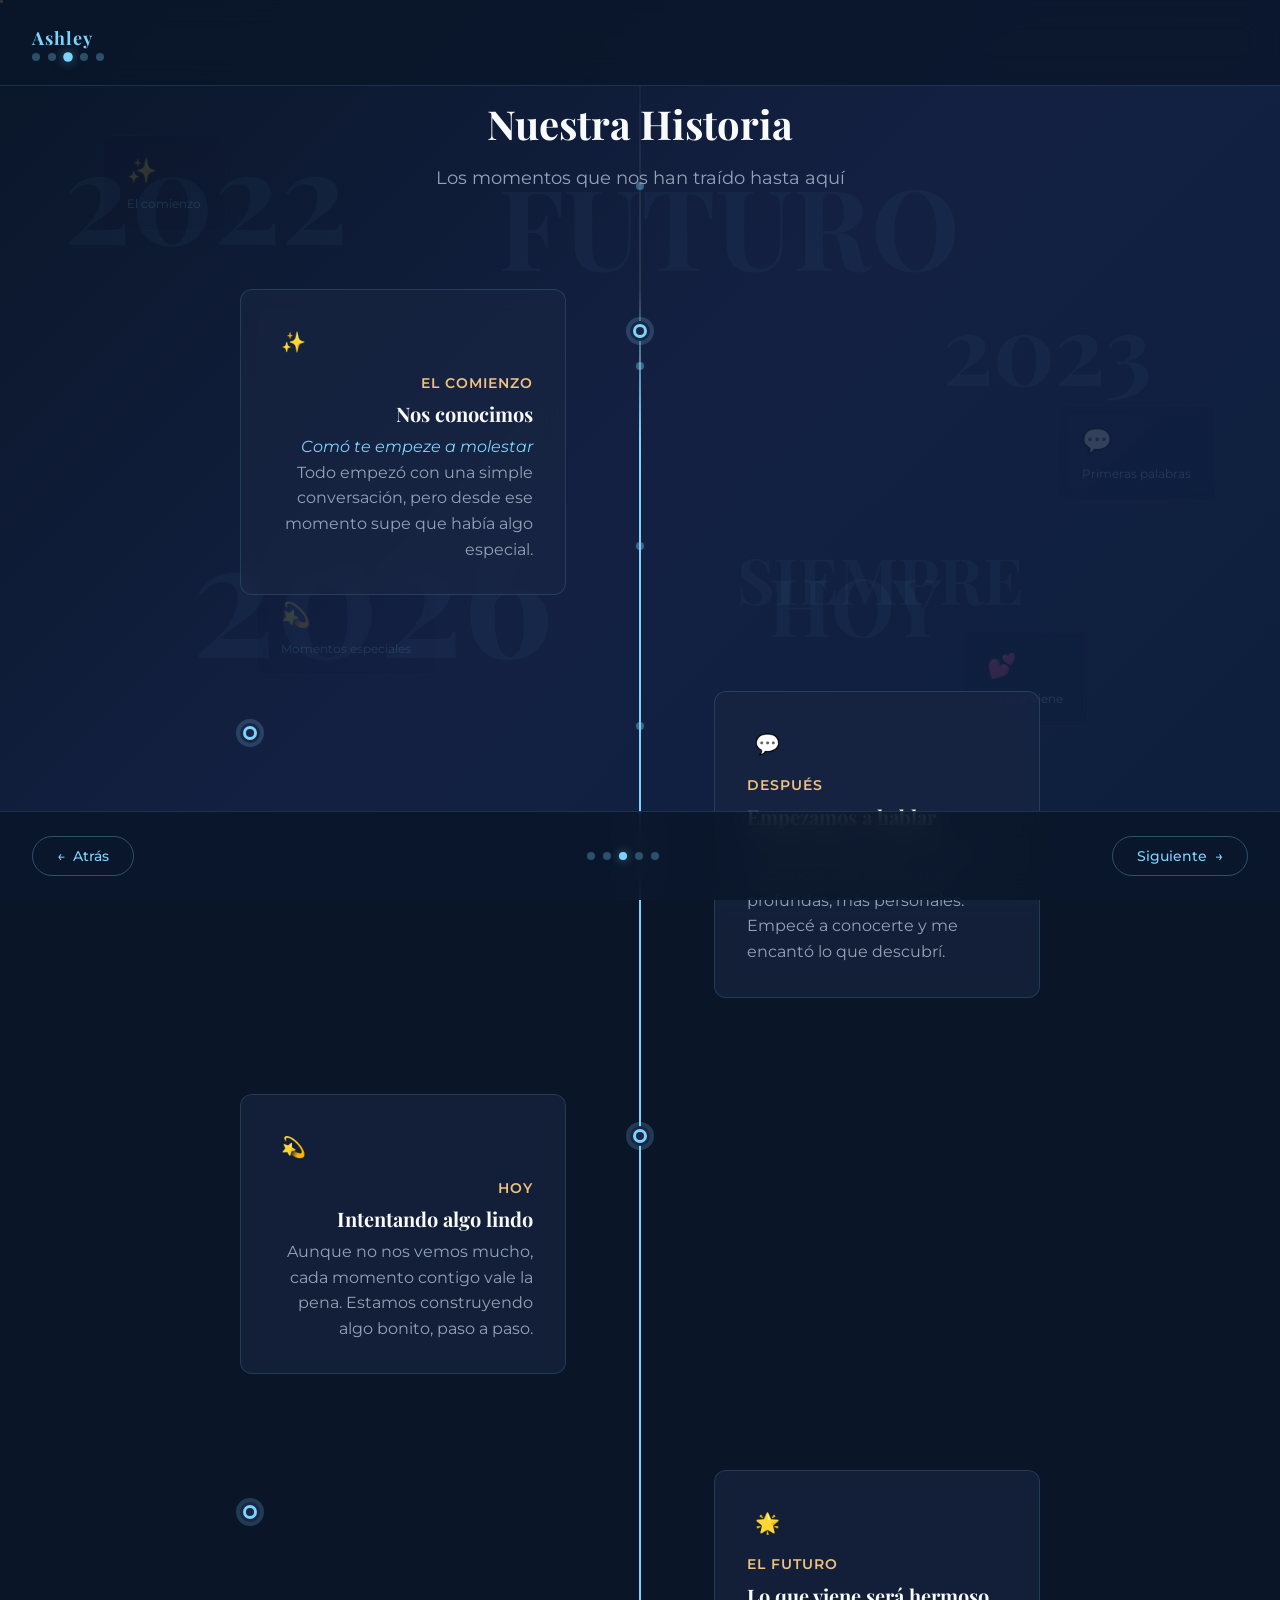
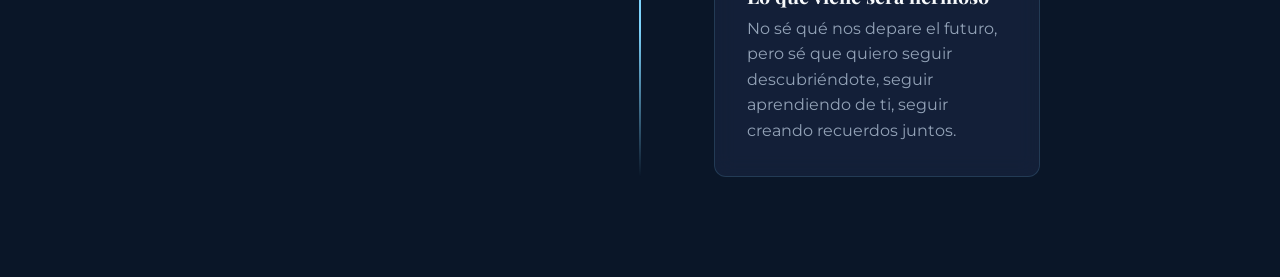
==== historia.html @ 28a75066 "Sitio web romántico para Ashley - 5 páginas con fondos animados" ====
<!DOCTYPE html>
<html lang="es">
<head>
  <meta charset="UTF-8">
  <meta name="viewport" content="width=device-width, initial-scale=1.0">
  <title>Nuestra Historia - Ashley 💙</title>
  <meta name="description" content="Nuestra historia juntos">
  
  <!-- Google Fonts -->
  <link rel="preconnect" href="https://fonts.googleapis.com">
  <link rel="preconnect" href="https://fonts.gstatic.com" crossorigin>
  <link href="https://fonts.googleapis.com/css2?family=Montserrat:wght@300;400;500;600;700&family=Playfair+Display:ital,wght@0,400;0,700;1,400;1,700&display=swap" rel="stylesheet">
  
  <!-- Styles -->
  <link rel="stylesheet" href="css/styles.css">
  <link rel="stylesheet" href="css/bg-timeline.css">
</head>
<body class="page-timeline">
  <!-- Floating Timeline Background -->
  <div class="timeline-bg">
    <div class="timeline-float-year">2022</div>
    <div class="timeline-float-year">2023</div>
    <div class="timeline-float-year">2026</div>
    <div class="timeline-float-year">HOY</div>
    <div class="timeline-float-year">FUTURO</div>
    <div class="timeline-float-year">SIEMPRE</div>
    <div class="timeline-moment">
      <div class="timeline-moment-icon">✨</div>
      <div class="timeline-moment-text">El comienzo</div>
    </div>
    <div class="timeline-moment">
      <div class="timeline-moment-icon">💬</div>
      <div class="timeline-moment-text">Primeras palabras</div>
    </div>
    <div class="timeline-moment">
      <div class="timeline-moment-icon">💫</div>
      <div class="timeline-moment-text">Momentos especiales</div>
    </div>
    <div class="timeline-moment">
      <div class="timeline-moment-icon">💕</div>
      <div class="timeline-moment-text">Lo que viene</div>
    </div>
    <div class="timeline-line"></div>
    <div class="timeline-dot"></div>
    <div class="timeline-dot"></div>
    <div class="timeline-dot"></div>
    <div class="timeline-dot"></div>
    <div class="timeline-particles">
      <div class="timeline-particle"></div>
      <div class="timeline-particle"></div>
      <div class="timeline-particle"></div>
      <div class="timeline-particle"></div>
      <div class="timeline-particle"></div>
      <div class="timeline-particle"></div>
      <div class="timeline-particle"></div>
    </div>
  </div>

  <!-- Particles Background (hidden on this page) -->
  <!-- <div id="particles-js"></div> -->

  <!-- Navigation -->
  <nav class="nav">
    <a href="index.html" class="nav-brand">Ashley</a>
    <div class="nav-progress">
      <a href="index.html" class="nav-dot"></a>
      <a href="carta.html" class="nav-dot"></a>
      <a href="historia.html" class="nav-dot active"></a>
      <a href="razones.html" class="nav-dot"></a>
      <a href="final.html" class="nav-dot"></a>
    </div>
  </nav>

  <!-- Timeline Section -->
  <section class="timeline">
    <div class="timeline-header">
      <h1 class="timeline-title">Nuestra Historia</h1>
      <p class="timeline-subtitle">Los momentos que nos han traído hasta aquí</p>
    </div>

    <div class="timeline-container">
      <!-- ============================================ -->
      <!-- PERSONALIZA TU HISTORIA AQUÍ                 -->
      <!-- Edita los eventos con tus momentos reales   -->
      <!-- ============================================ -->

      <!-- Evento 1 -->
      <div class="timeline-item">
        <div class="timeline-item-content">
          <div class="timeline-card">
            <span class="timeline-icon">✨</span>
            <span class="timeline-date">El comienzo</span>
            <h3 class="timeline-event-title">Nos conocimos</h3>
            <p class="timeline-event-desc">
              <span class="personalizable">Comó te empeze a molestar </span>
              Todo empezó con una simple conversación, pero 
              desde ese momento supe que había algo especial.
            </p>
          </div>
        </div>
        <div class="timeline-item-dot"></div>
        <div class="timeline-item-spacer"></div>
      </div>

      <!-- Evento 2 -->
      <div class="timeline-item">
        <div class="timeline-item-content">
          <div class="timeline-card">
            <span class="timeline-icon">💬</span>
            <span class="timeline-date">Después</span>
            <h3 class="timeline-event-title">Empezamos a hablar</h3>
            <p class="timeline-event-desc">
              Las conversaciones se fueron haciendo más largas, 
              más profundas, más personales. Empecé a conocerte 
              y me encantó lo que descubrí.
            </p>
          </div>
        </div>
        <div class="timeline-item-dot"></div>
        <div class="timeline-item-spacer"></div>
      </div>

      <!-- Evento 3 -->
      <div class="timeline-item">
        <div class="timeline-item-content">
          <div class="timeline-card">
            <span class="timeline-icon">💫</span>
            <span class="timeline-date">Hoy</span>
            <h3 class="timeline-event-title">Intentando algo lindo</h3>
            <p class="timeline-event-desc">
              Aunque no nos vemos mucho, cada momento contigo 
              vale la pena. Estamos construyendo algo bonito, 
              paso a paso.
            </p>
          </div>
        </div>
        <div class="timeline-item-dot"></div>
        <div class="timeline-item-spacer"></div>
      </div>

      <!-- Evento 4 -->
      <div class="timeline-item">
        <div class="timeline-item-content">
          <div class="timeline-card">
            <span class="timeline-icon">🌟</span>
            <span class="timeline-date">El futuro</span>
            <h3 class="timeline-event-title">Lo que viene será hermoso</h3>
            <p class="timeline-event-desc">
              No sé qué nos depare el futuro, pero sé que 
              quiero seguir descubriéndote, seguir aprendiendo 
              de ti, seguir creando recuerdos juntos.
            </p>
          </div>
        </div>
        <div class="timeline-item-dot"></div>
        <div class="timeline-item-spacer"></div>
      </div>

      <!-- ============================================ -->
      <!-- FIN DE LA PERSONALIZACIÓN                    -->
      <!-- ============================================ -->
    </div>

  </section>

  <!-- Page Navigation -->
  <div class="page-nav">
    <a href="carta.html" class="page-nav-btn">
      <span>←</span> Atrás
    </a>
    <div class="page-nav-center">
      <a href="index.html" class="page-nav-indicator"></a>
      <a href="carta.html" class="page-nav-indicator"></a>
      <a href="historia.html" class="page-nav-indicator active"></a>
      <a href="razones.html" class="page-nav-indicator"></a>
      <a href="final.html" class="page-nav-indicator"></a>
    </div>
    <a href="razones.html" class="page-nav-btn">
      Siguiente <span>→</span>
    </a>
  </div>

  <!-- Scripts -->
  <script src="js/timeline.js"></script>
  <script src="js/main.js"></script>
</body>
</html>
---- css/styles.css ----
/* ============================================
   STYLES - CSS Compilado para Ashley
   Paleta: Azul Marino + Celeste + Dorado
   ============================================ */

/* ============================================
   VARIABLES
   ============================================ */
:root {
  --azul-marino-oscuro: #0a1628;
  --azul-marino: #1a2744;
  --azul-marino-medio: #243352;
  --celeste: #7dd3fc;
  --celeste-claro: #bae6fd;
  --celeste-hover: #93e0fc;
  --dorado: #f0c27f;
  --dorado-claro: #f5d9a8;
  --blanco-hueso: #f8fafc;
  --texto-secundario: #94a3b8;
  --texto-deshabilitado: #64748b;
}

/* ============================================
   BASE
   ============================================ */
*, *::before, *::after {
  box-sizing: border-box;
  margin: 0;
  padding: 0;
}

html {
  scroll-behavior: smooth;
  font-size: 16px;
}

body {
  font-family: 'Montserrat', sans-serif;
  background: var(--azul-marino-oscuro);
  color: var(--blanco-hueso);
  line-height: 1.6;
  min-height: 100vh;
  overflow-x: hidden;
  -webkit-font-smoothing: antialiased;
  -moz-osx-font-smoothing: grayscale;
}

body::before {
  content: '';
  position: fixed;
  top: 0;
  left: 0;
  width: 100%;
  height: 100%;
  background: linear-gradient(135deg, var(--azul-marino-oscuro) 0%, var(--azul-marino) 100%);
  z-index: -1;
}

a {
  color: var(--celeste);
  text-decoration: none;
  transition: color 300ms ease;
}

a:hover {
  color: var(--dorado);
}

img {
  max-width: 100%;
  height: auto;
  display: block;
}

h1, h2, h3, h4, h5, h6 {
  font-family: 'Playfair Display', serif;
  font-weight: 700;
  line-height: 1.2;
  color: var(--blanco-hueso);
}

h1 { font-size: clamp(3rem, 8vw, 6rem); }
h2 { font-size: 2.5rem; }
h3 { font-size: 2rem; }
h4 { font-size: 1.5rem; }
h5 { font-size: 1.25rem; }
h6 { font-size: 1.125rem; }

p {
  margin-bottom: 1rem;
  color: var(--texto-secundario);
}

p:last-child {
  margin-bottom: 0;
}

.container {
  width: 100%;
  max-width: 1200px;
  margin: 0 auto;
  padding: 0 2rem;
}

.section {
  padding: 6rem 0;
  position: relative;
}

.text-center { text-align: center; }
.text-celeste { color: var(--celeste); }
.text-dorado { color: var(--dorado); }
.text-blanco { color: var(--blanco-hueso); }

.flex { display: flex; }
.flex-center {
  display: flex;
  align-items: center;
  justify-content: center;
}
.flex-column {
  display: flex;
  flex-direction: column;
}

/* Buttons */
.btn {
  display: inline-flex;
  align-items: center;
  justify-content: center;
  padding: 1rem 2rem;
  border: none;
  border-radius: 9999px;
  font-family: 'Montserrat', sans-serif;
  font-size: 1rem;
  font-weight: 600;
  cursor: pointer;
  transition: all 300ms ease;
  gap: 0.5rem;
}

.btn-primary {
  background: linear-gradient(135deg, var(--celeste) 0%, var(--celeste-claro) 100%);
  color: var(--azul-marino-oscuro);
}

.btn-primary:hover {
  transform: translateY(-2px);
  box-shadow: 0 0 20px rgba(125, 211, 252, 0.3);
}

.btn-secondary {
  background: transparent;
  color: var(--celeste);
  border: 2px solid var(--celeste);
}

.btn-secondary:hover {
  background: rgba(125, 211, 252, 0.1);
  transform: translateY(-2px);
}

.btn-dorado {
  background: linear-gradient(135deg, var(--dorado) 0%, var(--dorado-claro) 100%);
  color: var(--azul-marino-oscuro);
}

.btn-dorado:hover {
  transform: translateY(-2px);
  box-shadow: 0 0 20px rgba(240, 194, 127, 0.3);
}

.btn-ghost {
  background: transparent;
  color: var(--blanco-hueso);
  border: 1px solid rgba(248, 250, 252, 0.2);
}

.btn-ghost:hover {
  background: rgba(248, 250, 252, 0.05);
  border-color: rgba(248, 250, 252, 0.4);
}

/* Divider */
.divider {
  width: 60px;
  height: 3px;
  background: linear-gradient(135deg, var(--celeste) 0%, var(--celeste-claro) 100%);
  margin: 1.5rem auto;
  border-radius: 9999px;
}

/* Card base */
.card {
  background: rgba(26, 39, 68, 0.6);
  border: 1px solid rgba(125, 211, 252, 0.1);
  border-radius: 0.75rem;
  padding: 2rem;
  transition: all 300ms ease;
  backdrop-filter: blur(10px);
}

.card:hover {
  border-color: rgba(125, 211, 252, 0.3);
  box-shadow: 0 0 20px rgba(125, 211, 252, 0.3);
  transform: translateY(-5px);
}

/* Scrollbar */
::-webkit-scrollbar {
  width: 8px;
}

::-webkit-scrollbar-track {
  background: var(--azul-marino-oscuro);
}

::-webkit-scrollbar-thumb {
  background: var(--celeste);
  border-radius: 9999px;
}

::-webkit-scrollbar-thumb:hover {
  background: var(--celeste-hover);
}

/* Selection */
::selection {
  background: rgba(125, 211, 252, 0.3);
  color: var(--blanco-hueso);
}

/* ============================================
   ANIMATIONS
   ============================================ */
@keyframes fadeIn {
  from { opacity: 0; }
  to { opacity: 1; }
}

@keyframes fadeInUp {
  from {
    opacity: 0;
    transform: translateY(30px);
  }
  to {
    opacity: 1;
    transform: translateY(0);
  }
}

@keyframes fadeInDown {
  from {
    opacity: 0;
    transform: translateY(-30px);
  }
  to {
    opacity: 1;
    transform: translateY(0);
  }
}

@keyframes fadeInLeft {
  from {
    opacity: 0;
    transform: translateX(-30px);
  }
  to {
    opacity: 1;
    transform: translateX(0);
  }
}

@keyframes fadeInRight {
  from {
    opacity: 0;
    transform: translateX(30px);
  }
  to {
    opacity: 1;
    transform: translateX(0);
  }
}

@keyframes scaleIn {
  from {
    opacity: 0;
    transform: scale(0.9);
  }
  to {
    opacity: 1;
    transform: scale(1);
  }
}

@keyframes blink {
  0%, 100% { opacity: 1; }
  50% { opacity: 0; }
}

@keyframes float {
  0%, 100% {
    transform: translateY(0) rotate(0deg);
  }
  33% {
    transform: translateY(-10px) rotate(5deg);
  }
  66% {
    transform: translateY(5px) rotate(-3deg);
  }
}

@keyframes pulse {
  0%, 100% {
    transform: scale(1);
    opacity: 1;
  }
  50% {
    transform: scale(1.05);
    opacity: 0.8;
  }
}

@keyframes glowPulse {
  0%, 100% {
    box-shadow: 0 0 5px rgba(125, 211, 252, 0.3);
  }
  50% {
    box-shadow: 0 0 20px rgba(125, 211, 252, 0.6);
  }
}

@keyframes shimmer {
  0% { background-position: -200% center; }
  100% { background-position: 200% center; }
}

@keyframes bounceSubtle {
  0%, 100% { transform: translateY(0); }
  50% { transform: translateY(-5px); }
}

@keyframes heartBeat {
  0%, 100% { transform: scale(1); }
  10% { transform: scale(1.1); }
  20% { transform: scale(1); }
  30% { transform: scale(1.1); }
  40% { transform: scale(1); }
}

@keyframes confettiFall {
  0% {
    transform: translateY(-100vh) rotate(0deg);
    opacity: 1;
  }
  100% {
    transform: translateY(100vh) rotate(720deg);
    opacity: 0;
  }
}

/* ============================================
   PARTICLES
   ============================================ */
#particles-js {
  position: fixed;
  top: 0;
  left: 0;
  width: 100%;
  height: 100%;
  z-index: 2;
  pointer-events: none;
}

#particles-js canvas {
  background: transparent !important;
}

/* ============================================
   NAVIGATION
   ============================================ */
.nav {
  position: fixed;
  top: 0;
  left: 0;
  right: 0;
  z-index: 100;
  padding: 1.5rem 2rem;
  background: rgba(10, 22, 40, 0.75);
  backdrop-filter: blur(15px);
  border-bottom: 1px solid rgba(125, 211, 252, 0.15);
  transition: all 300ms ease;
}

.nav-brand {
  font-family: 'Playfair Display', serif;
  font-size: 1.125rem;
  color: var(--celeste);
  font-weight: 700;
  letter-spacing: 1px;
}

.nav-progress {
  display: flex;
  align-items: center;
  gap: 0.5rem;
}

.nav-dot {
  width: 8px;
  height: 8px;
  border-radius: 9999px;
  background: rgba(125, 211, 252, 0.3);
  transition: all 300ms ease;
  cursor: pointer;
}

.nav-dot.active {
  background: var(--celeste);
  box-shadow: 0 0 10px rgba(125, 211, 252, 0.5);
  transform: scale(1.2);
}

.nav-dot:hover {
  background: rgba(125, 211, 252, 0.6);
}

/* Page Navigation */
.page-nav {
  position: fixed;
  bottom: 0;
  left: 0;
  right: 0;
  z-index: 100;
  padding: 1.5rem 2rem;
  background: rgba(10, 22, 40, 0.85);
  backdrop-filter: blur(15px);
  border-top: 1px solid rgba(125, 211, 252, 0.15);
  display: flex;
  justify-content: space-between;
  align-items: center;
}

.page-nav-btn {
  display: flex;
  align-items: center;
  gap: 0.5rem;
  padding: 0.5rem 1.5rem;
  background: transparent;
  border: 1px solid rgba(125, 211, 252, 0.3);
  border-radius: 9999px;
  color: var(--celeste);
  font-family: 'Montserrat', sans-serif;
  font-size: 0.875rem;
  font-weight: 500;
  cursor: pointer;
  transition: all 300ms ease;
  text-decoration: none;
}

.page-nav-btn:hover {
  background: rgba(125, 211, 252, 0.1);
  border-color: var(--celeste);
  transform: translateY(-2px);
}

.page-nav-center {
  display: flex;
  align-items: center;
  gap: 0.5rem;
}

.page-nav-indicator {
  width: 8px;
  height: 8px;
  border-radius: 9999px;
  background: rgba(125, 211, 252, 0.3);
  transition: all 300ms ease;
}

.page-nav-indicator.active {
  background: var(--celeste);
  box-shadow: 0 0 10px rgba(125, 211, 252, 0.5);
}

/* ============================================
   HERO
   ============================================ */
.hero {
  min-height: 100vh;
  display: flex;
  flex-direction: column;
  align-items: center;
  justify-content: center;
  text-align: center;
  padding: 6rem 2rem;
  position: relative;
  overflow: hidden;
  background: transparent;
}

.hero::before {
  content: '';
  position: absolute;
  top: 0;
  left: 0;
  right: 0;
  bottom: 0;
  background: radial-gradient(ellipse at center, rgba(125, 211, 252, 0.05) 0%, transparent 70%);
  pointer-events: none;
}

.hero-content {
  position: relative;
  z-index: 10;
  max-width: 800px;
}

.hero-name {
  font-family: 'Playfair Display', serif;
  font-size: clamp(3rem, 8vw, 6rem);
  font-weight: 700;
  color: var(--blanco-hueso);
  margin-bottom: 1rem;
  line-height: 1.1;
  opacity: 0;
  animation: fadeInUp 1s ease 0.3s forwards;
  background: linear-gradient(135deg, var(--blanco-hueso) 0%, var(--dorado) 50%, var(--blanco-hueso) 100%);
  background-size: 200% auto;
  -webkit-background-clip: text;
  background-clip: text;
  -webkit-text-fill-color: transparent;
  animation: fadeInUp 1s ease 0.3s forwards, shimmer 3s linear 1.3s infinite;
}

.hero-subtitle {
  font-family: 'Playfair Display', serif;
  font-size: 1.5rem;
  color: var(--celeste);
  font-style: italic;
  margin-bottom: 3rem;
  opacity: 0;
  animation: fadeInUp 1s ease 0.6s forwards;
}

.hero-message {
  font-size: 1.125rem;
  color: var(--texto-secundario);
  line-height: 1.8;
  margin-bottom: 4rem;
  opacity: 0;
  animation: fadeInUp 1s ease 0.9s forwards;
}

.hero-cta {
  opacity: 0;
  animation: fadeInUp 1s ease 1.2s forwards;
}

.hero-scroll {
  position: absolute;
  bottom: 6rem;
  left: 50%;
  transform: translateX(-50%);
  display: flex;
  flex-direction: column;
  align-items: center;
  gap: 0.5rem;
  opacity: 0;
  animation: fadeIn 1s ease 1.5s forwards;
}

.hero-scroll-text {
  font-size: 0.75rem;
  color: var(--texto-secundario);
  text-transform: uppercase;
  letter-spacing: 2px;
}

.hero-scroll-arrow {
  width: 24px;
  height: 24px;
  border-right: 2px solid var(--celeste);
  border-bottom: 2px solid var(--celeste);
  transform: rotate(45deg);
  animation: bounceSubtle 2s ease-in-out infinite;
}

.hero-decoration {
  position: absolute;
  border-radius: 50%;
  background: rgba(125, 211, 252, 0.02);
  pointer-events: none;
  z-index: 5;
}

.hero-decoration-1 {
  width: 300px;
  height: 300px;
  top: -80px;
  right: -80px;
  animation: float 8s ease-in-out infinite;
}

.hero-decoration-2 {
  width: 250px;
  height: 250px;
  bottom: -40px;
  left: -40px;
  animation: float 10s ease-in-out infinite reverse;
}

.hero-decoration-3 {
  width: 150px;
  height: 150px;
  top: 30%;
  left: 10%;
  animation: float 9s ease-in-out infinite 1s;
}

/* ============================================
   LETTER
   ============================================ */
.letter {
  min-height: 100vh;
  display: flex;
  flex-direction: column;
  align-items: center;
  justify-content: center;
  padding: 6rem 2rem;
  padding-top: 100px;
  padding-bottom: 100px;
  position: relative;
  background: transparent;
}

.letter-container {
  max-width: 700px;
  width: 100%;
  position: relative;
  z-index: 10;
}

.letter-header {
  text-align: center;
  margin-bottom: 4rem;
}

.letter-title {
  font-family: 'Playfair Display', serif;
  font-size: 2.5rem;
  color: var(--blanco-hueso);
  margin-bottom: 1rem;
}

.letter-divider {
  width: 100px;
  height: 2px;
  background: linear-gradient(135deg, var(--celeste) 0%, var(--celeste-claro) 100%);
  margin: 1.5rem auto;
  border-radius: 9999px;
}

.letter-greeting {
  font-family: 'Playfair Display', serif;
  font-size: 1.5rem;
  color: var(--celeste);
  font-style: italic;
  margin-bottom: 3rem;
  opacity: 0;
  animation: fadeIn 0.8s ease 0.5s forwards;
}

.letter-body {
  background: rgba(26, 39, 68, 0.5);
  border: 1px solid rgba(125, 211, 252, 0.15);
  border-radius: 0.75rem;
  padding: 4rem;
  position: relative;
  backdrop-filter: blur(10px);
}

.letter-body::before {
  content: '"';
  position: absolute;
  top: 1.5rem;
  left: 1.5rem;
  font-family: 'Playfair Display', serif;
  font-size: 80px;
  color: rgba(125, 211, 252, 0.1);
  line-height: 1;
}

.letter-body::after {
  content: '"';
  position: absolute;
  bottom: 1.5rem;
  right: 1.5rem;
  font-family: 'Playfair Display', serif;
  font-size: 80px;
  color: rgba(125, 211, 252, 0.1);
  line-height: 1;
  transform: rotate(180deg);
}

.letter-text {
  font-size: 1.125rem;
  color: var(--blanco-hueso);
  line-height: 2;
  text-align: justify;
  position: relative;
  z-index: 1;
}

.letter-text p {
  margin-bottom: 2rem;
  color: var(--blanco-hueso);
}

.letter-text p:last-child {
  margin-bottom: 0;
}

.letter-text .personalizable {
  color: var(--celeste);
  font-style: italic;
  border-bottom: 1px dashed rgba(125, 211, 252, 0.3);
  padding-bottom: 2px;
  transition: all 300ms ease;
}

.letter-text .personalizable:hover {
  border-bottom-color: var(--celeste);
}

.letter-typing-cursor {
  display: inline-block;
  width: 2px;
  height: 1em;
  background: var(--celeste);
  margin-left: 2px;
  animation: blink 1s ease-in-out infinite;
  vertical-align: text-bottom;
}

.letter-signature {
  text-align: right;
  margin-top: 4rem;
  padding-top: 2rem;
  border-top: 1px solid rgba(125, 211, 252, 0.1);
}

.letter-sign-text {
  font-family: 'Playfair Display', serif;
  font-size: 1.25rem;
  color: var(--dorado);
  font-style: italic;
}

.letter-sign-name {
  font-family: 'Playfair Display', serif;
  font-size: 1.5rem;
  color: var(--celeste);
  margin-top: 0.5rem;
}

.letter-edit-hint {
  text-align: center;
  margin-top: 3rem;
  padding: 1rem;
  background: rgba(240, 194, 127, 0.1);
  border: 1px dashed rgba(240, 194, 127, 0.3);
  border-radius: 0.5rem;
  font-size: 0.875rem;
  color: var(--dorado);
}

/* ============================================
   TIMELINE
   ============================================ */
.timeline {
  min-height: 100vh;
  padding: 6rem 2rem;
  padding-top: 100px;
  padding-bottom: 100px;
  position: relative;
  background: transparent;
}

.timeline-header {
  text-align: center;
  margin-bottom: 6rem;
}

.timeline-title {
  font-family: 'Playfair Display', serif;
  font-size: 2.5rem;
  color: var(--blanco-hueso);
  margin-bottom: 1rem;
}

.timeline-subtitle {
  font-size: 1.125rem;
  color: var(--texto-secundario);
}

.timeline-container {
  max-width: 800px;
  margin: 0 auto;
  position: relative;
}

.timeline-container::before {
  content: '';
  position: absolute;
  left: 50%;
  top: 0;
  bottom: 0;
  width: 2px;
  background: linear-gradient(to bottom, transparent 0%, var(--celeste) 10%, var(--celeste) 90%, transparent 100%);
  transform: translateX(-50%);
}

.timeline-item {
  display: flex;
  align-items: flex-start;
  margin-bottom: 6rem;
  position: relative;
  opacity: 0;
  transform: translateY(30px);
  transition: all 0.6s ease;
}

.timeline-item.visible {
  opacity: 1;
  transform: translateY(0);
}

.timeline-item:last-child {
  margin-bottom: 0;
}

.timeline-item-content {
  flex: 1;
  padding-right: 4rem;
  text-align: right;
}

.timeline-item:nth-child(even) .timeline-item-content {
  order: 3;
  padding-right: 0;
  padding-left: 4rem;
  text-align: left;
}

.timeline-item-dot {
  width: 20px;
  height: 20px;
  background: var(--celeste);
  border: 3px solid var(--azul-marino);
  border-radius: 50%;
  position: relative;
  z-index: 2;
  flex-shrink: 0;
  transition: all 300ms ease;
  box-shadow: 0 0 0 4px rgba(125, 211, 252, 0.2);
  margin-top: 2rem;
}

.timeline-item:hover .timeline-item-dot {
  transform: scale(1.3);
  box-shadow: 0 0 0 8px rgba(125, 211, 252, 0.3), 0 0 20px rgba(125, 211, 252, 0.5);
}

.timeline-item-dot::after {
  content: '';
  position: absolute;
  top: 50%;
  left: 50%;
  transform: translate(-50%, -50%);
  width: 8px;
  height: 8px;
  background: var(--azul-marino);
  border-radius: 50%;
}

.timeline-item-spacer {
  flex: 1;
  padding-left: 4rem;
}

.timeline-item:nth-child(even) .timeline-item-spacer {
  order: 1;
  padding-left: 0;
  padding-right: 4rem;
}

.timeline-card {
  background: rgba(26, 39, 68, 0.6);
  border: 1px solid rgba(125, 211, 252, 0.15);
  border-radius: 0.75rem;
  padding: 2rem;
  backdrop-filter: blur(10px);
  transition: all 300ms ease;
}

.timeline-card:hover {
  border-color: rgba(125, 211, 252, 0.4);
  box-shadow: 0 0 20px rgba(125, 211, 252, 0.3);
  transform: translateY(-3px);
}

.timeline-date {
  display: inline-block;
  font-size: 0.875rem;
  color: var(--dorado);
  font-weight: 600;
  margin-bottom: 0.5rem;
  text-transform: uppercase;
  letter-spacing: 1px;
}

.timeline-event-title {
  font-family: 'Playfair Display', serif;
  font-size: 1.25rem;
  color: var(--blanco-hueso);
  margin-bottom: 0.5rem;
}

.timeline-event-desc {
  font-size: 1rem;
  color: var(--texto-secundario);
  line-height: 1.6;
  margin: 0;
}

.timeline-event-desc .personalizable {
  color: var(--celeste);
  font-style: italic;
}

.timeline-icon {
  width: 40px;
  height: 40px;
  display: flex;
  align-items: center;
  justify-content: center;
  font-size: 1.25rem;
  margin-bottom: 0.5rem;
}

.timeline-edit-hint {
  text-align: center;
  margin-top: 4rem;
  padding: 1rem;
  background: rgba(240, 194, 127, 0.1);
  border: 1px dashed rgba(240, 194, 127, 0.3);
  border-radius: 0.5rem;
  font-size: 0.875rem;
  color: var(--dorado);
}

/* ============================================
   REASONS
   ============================================ */
.reasons {
  min-height: 100vh;
  padding: 6rem 2rem;
  padding-top: 100px;
  padding-bottom: 100px;
  position: relative;
  background: transparent;
}

.reasons-header {
  text-align: center;
  margin-bottom: 6rem;
}

.reasons-title {
  font-family: 'Playfair Display', serif;
  font-size: 2.5rem;
  color: var(--blanco-hueso);
  margin-bottom: 1rem;
}

.reasons-subtitle {
  font-size: 1.125rem;
  color: var(--texto-secundario);
}

.reasons-grid {
  display: grid;
  grid-template-columns: repeat(3, 1fr);
  gap: 2rem;
  max-width: 1000px;
  margin: 0 auto;
}

@media (max-width: 1024px) {
  .reasons-grid {
    grid-template-columns: repeat(2, 1fr);
  }
}

@media (max-width: 640px) {
  .reasons-grid {
    grid-template-columns: 1fr;
  }
}

.reasons-card {
  background: rgba(26, 39, 68, 0.5);
  border: 1px solid rgba(125, 211, 252, 0.1);
  border-radius: 0.75rem;
  padding: 2.5rem;
  text-align: center;
  position: relative;
  overflow: hidden;
  cursor: default;
  transition: all 300ms ease;
  opacity: 0;
  transform: translateY(30px) scale(0.95);
}

.reasons-card.visible {
  opacity: 1;
  transform: translateY(0) scale(1);
}

.reasons-card::before {
  content: '';
  position: absolute;
  top: 0;
  left: -100%;
  width: 100%;
  height: 100%;
  background: linear-gradient(90deg, transparent, rgba(125, 211, 252, 0.05), transparent);
  transition: left 0.5s ease;
}

.reasons-card:hover {
  border-color: rgba(125, 211, 252, 0.3);
  transform: translateY(-8px) scale(1.02);
  box-shadow: 0 0 20px rgba(125, 211, 252, 0.3);
}

.reasons-card:hover::before {
  left: 100%;
}

.reasons-card:hover .reasons-number {
  transform: scale(1.1);
  color: var(--dorado);
}

.reasons-card:hover .reasons-icon {
  transform: scale(1.2) rotate(5deg);
}

.reasons-number {
  font-family: 'Playfair Display', serif;
  font-size: 3rem;
  font-weight: 700;
  color: var(--celeste);
  opacity: 0.3;
  line-height: 1;
  margin-bottom: 1rem;
  transition: all 300ms ease;
}

.reasons-icon {
  display: flex;
  align-items: center;
  justify-content: center;
  width: 80px;
  height: 80px;
  margin: 0 auto 1.5rem;
  color: var(--celeste);
  transition: all 300ms ease;
}

.reasons-icon svg {
  width: 48px;
  height: 48px;
}

.reasons-card-title {
  font-family: 'Playfair Display', serif;
  font-size: 1.25rem;
  color: var(--blanco-hueso);
  margin-bottom: 1rem;
}

.reasons-card-desc {
  font-size: 1rem;
  color: var(--texto-secundario);
  line-height: 1.6;
  margin: 0;
}

.reasons-card-desc .personalizable {
  color: var(--celeste);
  font-style: italic;
}

.reasons-counter {
  text-align: center;
  margin-top: 6rem;
  padding: 2rem;
  background: rgba(26, 39, 68, 0.4);
  border-radius: 0.75rem;
  border: 1px solid rgba(125, 211, 252, 0.1);
}

.reasons-counter-text {
  font-family: 'Playfair Display', serif;
  font-size: 1.5rem;
  color: var(--blanco-hueso);
}

.reasons-counter-text span {
  color: var(--dorado);
  font-size: 2rem;
}

.reasons-edit-hint {
  text-align: center;
  margin-top: 3rem;
  padding: 1rem;
  background: rgba(240, 194, 127, 0.1);
  border: 1px dashed rgba(240, 194, 127, 0.3);
  border-radius: 0.5rem;
  font-size: 0.875rem;
  color: var(--dorado);
}

/* ============================================
   FINAL
   ============================================ */
.final {
  min-height: 100vh;
  display: flex;
  flex-direction: column;
  align-items: center;
  justify-content: center;
  text-align: center;
  padding: 6rem 2rem;
  padding-top: 100px;
  padding-bottom: 100px;
  position: relative;
  background: transparent;
  overflow: hidden;
}

.final::before {
  content: '';
  position: absolute;
  top: 0;
  left: 0;
  right: 0;
  bottom: 0;
  background: radial-gradient(ellipse at center bottom, rgba(125, 211, 252, 0.08) 0%, transparent 60%);
  pointer-events: none;
}

.final-content {
  position: relative;
  z-index: 10;
  max-width: 700px;
}

.final-icon {
  font-size: 60px;
  margin-bottom: 3rem;
  animation: heartBeat 2s ease-in-out infinite;
}

.final-name {
  font-family: 'Playfair Display', serif;
  font-size: 3rem;
  color: var(--blanco-hueso);
  margin-bottom: 3rem;
  opacity: 0;
  animation: fadeInUp 1s ease 0.3s forwards;
}

.final-message {
  font-size: 1.25rem;
  color: var(--blanco-hueso);
  line-height: 2;
  margin-bottom: 4rem;
  opacity: 0;
  animation: fadeInUp 1s ease 0.6s forwards;
}

.final-message p {
  margin-bottom: 2rem;
  color: var(--blanco-hueso);
}

.final-message p:last-child {
  margin-bottom: 0;
}

.final-message .personalizable {
  color: var(--celeste);
  font-style: italic;
  border-bottom: 1px dashed rgba(125, 211, 252, 0.3);
  padding-bottom: 2px;
}

.final-farewell {
  font-family: 'Playfair Display', serif;
  font-size: 1.5rem;
  color: var(--dorado);
  font-style: italic;
  margin-top: 4rem;
  opacity: 0;
  animation: fadeInUp 1s ease 0.9s forwards;
}

.final-back {
  margin-top: 4rem;
  opacity: 0;
  animation: fadeInUp 1s ease 1.2s forwards;
}

.final-decoration {
  position: absolute;
  border-radius: 50%;
  pointer-events: none;
}

.final-decoration-1 {
  width: 300px;
  height: 300px;
  background: rgba(125, 211, 252, 0.03);
  top: -50px;
  left: -50px;
  animation: float 8s ease-in-out infinite;
}

.final-decoration-2 {
  width: 250px;
  height: 250px;
  background: rgba(240, 194, 127, 0.03);
  bottom: -30px;
  right: -30px;
  animation: float 6s ease-in-out infinite reverse;
}

.final-decoration-3 {
  width: 150px;
  height: 150px;
  background: rgba(125, 211, 252, 0.05);
  top: 30%;
  right: 10%;
  animation: float 7s ease-in-out infinite 1s;
}

.final-edit-hint {
  margin-top: 3rem;
  padding: 1rem;
  background: rgba(240, 194, 127, 0.1);
  border: 1px dashed rgba(240, 194, 127, 0.3);
  border-radius: 0.5rem;
  font-size: 0.875rem;
  color: var(--dorado);
}

/* Confetti */
.confetti-container {
  position: fixed;
  top: 0;
  left: 0;
  width: 100%;
  height: 100%;
  pointer-events: none;
  z-index: 1000;
  overflow: hidden;
}

.confetti {
  position: absolute;
  width: 10px;
  height: 10px;
  opacity: 0;
  animation: confettiFall 4s ease-in-out forwards;
}

.confetti.celeste {
  background: var(--celeste);
  border-radius: 50%;
}

.confetti.dorado {
  background: var(--dorado);
  border-radius: 2px;
  transform: rotate(45deg);
}

.confetti.blanco {
  background: rgba(248, 250, 252, 0.6);
  border-radius: 50%;
}

/* ============================================
   RESPONSIVE
   ============================================ */
@media (max-width: 768px) {
  .container {
    padding: 0 1.5rem;
  }

  .section {
    padding: 4rem 0;
  }

  h1 { font-size: clamp(2.5rem, 6vw, 4rem); }
  h2 { font-size: 2rem; }
  h3 { font-size: 1.5rem; }
  h4 { font-size: 1.25rem; }

  .nav {
    padding: 1rem 1.5rem;
  }

  .nav-brand {
    font-size: 1rem;
  }

  .page-nav {
    padding: 1rem 1.5rem;
  }

  .page-nav-btn {
    padding: 0.5rem 1rem;
    font-size: 0.75rem;
  }

  .hero {
    padding: 4rem 1.5rem;
  }

  .hero-subtitle {
    font-size: 1.25rem;
  }

  .hero-message {
    font-size: 1rem;
  }

  .hero-scroll {
    bottom: 4rem;
  }

  .letter {
    padding: 4rem 1.5rem;
    padding-top: 80px;
    padding-bottom: 80px;
  }

  .letter-title {
    font-size: 2rem;
  }

  .letter-body {
    padding: 2rem;
  }

  .letter-text {
    font-size: 1rem;
  }

  .timeline {
    padding: 4rem 1.5rem;
    padding-top: 80px;
    padding-bottom: 80px;
  }

  .timeline-title {
    font-size: 2rem;
  }

  .timeline-container::before {
    left: 20px;
  }

  .timeline-item {
    flex-direction: column;
    padding-left: 50px;
  }

  .timeline-item-content,
  .timeline-item-spacer {
    padding: 0 !important;
    text-align: left !important;
    order: unset !important;
  }

  .timeline-item-spacer {
    display: none;
  }

  .timeline-item-dot {
    position: absolute;
    left: -30px;
    top: 2rem;
  }

  .reasons {
    padding: 4rem 1.5rem;
    padding-top: 80px;
    padding-bottom: 80px;
  }

  .reasons-title {
    font-size: 2rem;
  }

  .reasons-card {
    padding: 2rem;
  }

  .reasons-number {
    font-size: 2.5rem;
  }

  .final {
    padding: 4rem 1.5rem;
    padding-top: 80px;
    padding-bottom: 80px;
  }

  .final-name {
    font-size: 2.5rem;
  }

  .final-message {
    font-size: 1.125rem;
  }

  .final-farewell {
    font-size: 1.25rem;
  }
}

/* ============================================
   UTILITY CLASSES
   ============================================ */
.sr-only {
  position: absolute;
  width: 1px;
  height: 1px;
  padding: 0;
  margin: -1px;
  overflow: hidden;
  clip: rect(0, 0, 0, 0);
  white-space: nowrap;
  border: 0;
}
---- css/bg-timeline.css ----
/* ============================================
   FLOATING TIMELINE - Línea de Tiempo Flotante
   ============================================ */

/* Override body background */
body.page-timeline {
  background: #0a1628;
}

body.page-timeline::before {
  display: none;
}

.timeline-bg {
  position: fixed;
  top: 0;
  left: 0;
  width: 100%;
  height: 100%;
  z-index: 0;
  overflow: hidden;
  background: linear-gradient(135deg, #0a1628 0%, #132042 50%, #0d1f3c 100%);
}

/* Años flotantes */
.timeline-float-year {
  position: absolute;
  font-family: 'Playfair Display', serif;
  font-weight: 700;
  opacity: 0.04;
  color: var(--celeste);
  pointer-events: none;
  animation: yearFloat 25s ease-in-out infinite;
}

.timeline-float-year:nth-child(1) {
  font-size: 8rem;
  top: 10%;
  left: 5%;
  animation-delay: 0s;
  animation-duration: 28s;
}

.timeline-float-year:nth-child(2) {
  font-size: 6rem;
  top: 30%;
  right: 10%;
  animation-delay: -3s;
  animation-duration: 22s;
}

.timeline-float-year:nth-child(3) {
  font-size: 10rem;
  bottom: 20%;
  left: 15%;
  animation-delay: -6s;
  animation-duration: 30s;
}

.timeline-float-year:nth-child(4) {
  font-size: 5rem;
  top: 60%;
  left: 60%;
  animation-delay: -9s;
  animation-duration: 26s;
}

.timeline-float-year:nth-child(5) {
  font-size: 7rem;
  top: 15%;
  right: 25%;
  animation-delay: -12s;
  animation-duration: 24s;
}

.timeline-float-year:nth-child(6) {
  font-size: 4rem;
  bottom: 30%;
  right: 20%;
  animation-delay: -15s;
  animation-duration: 20s;
}

@keyframes yearFloat {
  0%, 100% {
    transform: translate(0, 0) rotate(0deg);
    opacity: 0.03;
  }
  25% {
    transform: translate(20px, -30px) rotate(2deg);
    opacity: 0.06;
  }
  50% {
    transform: translate(-15px, 15px) rotate(-1deg);
    opacity: 0.04;
  }
  75% {
    transform: translate(25px, 20px) rotate(1deg);
    opacity: 0.05;
  }
}

/* Momentos flotantes */
.timeline-moment {
  position: absolute;
  padding: 1rem 1.5rem;
  background: rgba(26, 39, 68, 0.3);
  border: 1px solid rgba(125, 211, 252, 0.1);
  border-radius: 0.5rem;
  backdrop-filter: blur(5px);
  opacity: 0.15;
  pointer-events: none;
  animation: momentFloat 20s ease-in-out infinite;
}

.timeline-moment:nth-child(7) {
  top: 15%;
  left: 8%;
  animation-delay: 0s;
}

.timeline-moment:nth-child(8) {
  top: 45%;
  right: 5%;
  animation-delay: -5s;
  animation-duration: 22s;
}

.timeline-moment:nth-child(9) {
  bottom: 25%;
  left: 20%;
  animation-delay: -10s;
  animation-duration: 18s;
}

.timeline-moment:nth-child(10) {
  top: 70%;
  right: 15%;
  animation-delay: -15s;
  animation-duration: 24s;
}

.timeline-moment-icon {
  font-size: 1.5rem;
  margin-bottom: 0.25rem;
}

.timeline-moment-text {
  font-size: 0.75rem;
  color: var(--celeste);
  white-space: nowrap;
}

@keyframes momentFloat {
  0%, 100% {
    transform: translate(0, 0) scale(1);
    opacity: 0.1;
  }
  33% {
    transform: translate(15px, -20px) scale(1.05);
    opacity: 0.2;
  }
  66% {
    transform: translate(-10px, 10px) scale(0.95);
    opacity: 0.15;
  }
}

/* Línea de tiempo vertical animada */
.timeline-line {
  position: absolute;
  left: 50%;
  top: 0;
  bottom: 0;
  width: 2px;
  background: linear-gradient(
    to bottom,
    transparent 0%,
    rgba(125, 211, 252, 0.1) 20%,
    rgba(125, 211, 252, 0.2) 50%,
    rgba(125, 211, 252, 0.1) 80%,
    transparent 100%
  );
  transform: translateX(-50%);
  opacity: 0.5;
}

.timeline-line::before {
  content: '';
  position: absolute;
  top: 0;
  left: 0;
  width: 100%;
  height: 100%;
  background: linear-gradient(
    to bottom,
    transparent 0%,
    rgba(240, 194, 127, 0.3) 50%,
    transparent 100%
  );
  animation: lineGlow 4s ease-in-out infinite;
}

@keyframes lineGlow {
  0%, 100% {
    opacity: 0.3;
    transform: translateY(0);
  }
  50% {
    opacity: 0.7;
    transform: translateY(20px);
  }
}

/* Puntos de tiempo flotantes */
.timeline-dot {
  position: absolute;
  left: 50%;
  width: 12px;
  height: 12px;
  background: var(--celeste);
  border: 2px solid var(--azul-marino);
  border-radius: 50%;
  transform: translateX(-50%);
  opacity: 0.4;
  animation: dotPulse 3s ease-in-out infinite;
}

.timeline-dot:nth-child(12) { top: 20%; animation-delay: 0s; }
.timeline-dot:nth-child(13) { top: 40%; animation-delay: -0.75s; }
.timeline-dot:nth-child(14) { top: 60%; animation-delay: -1.5s; }
.timeline-dot:nth-child(15) { top: 80%; animation-delay: -2.25s; }

@keyframes dotPulse {
  0%, 100% {
    transform: translateX(-50%) scale(1);
    opacity: 0.3;
    box-shadow: 0 0 0 0 rgba(125, 211, 252, 0.4);
  }
  50% {
    transform: translateX(-50%) scale(1.2);
    opacity: 0.6;
    box-shadow: 0 0 0 8px rgba(125, 211, 252, 0);
  }
}

/* Partículas de recuerdo */
.timeline-particles {
  position: absolute;
  top: 0;
  left: 0;
  width: 100%;
  height: 100%;
  pointer-events: none;
}

.timeline-particle {
  position: absolute;
  width: 3px;
  height: 3px;
  background: rgba(240, 194, 127, 0.4);
  border-radius: 50%;
  animation: particleDrift 15s ease-in-out infinite;
}

.timeline-particle:nth-child(16) { left: 10%; top: 20%; animation-delay: 0s; }
.timeline-particle:nth-child(17) { left: 20%; top: 50%; animation-delay: -2s; width: 4px; height: 4px; }
.timeline-particle:nth-child(18) { left: 35%; top: 30%; animation-delay: -4s; }
.timeline-particle:nth-child(19) { left: 50%; top: 70%; animation-delay: -6s; width: 2px; height: 2px; }
.timeline-particle:nth-child(20) { left: 65%; top: 40%; animation-delay: -8s; }
.timeline-particle:nth-child(21) { left: 80%; top: 60%; animation-delay: -10s; width: 3px; height: 3px; }
.timeline-particle:nth-child(22) { left: 90%; top: 25%; animation-delay: -12s; }

@keyframes particleDrift {
  0%, 100% {
    transform: translate(0, 0);
    opacity: 0.3;
  }
  25% {
    transform: translate(10px, -15px);
    opacity: 0.5;
  }
  50% {
    transform: translate(-8px, 8px);
    opacity: 0.4;
  }
  75% {
    transform: translate(12px, 10px);
    opacity: 0.35;
  }
}
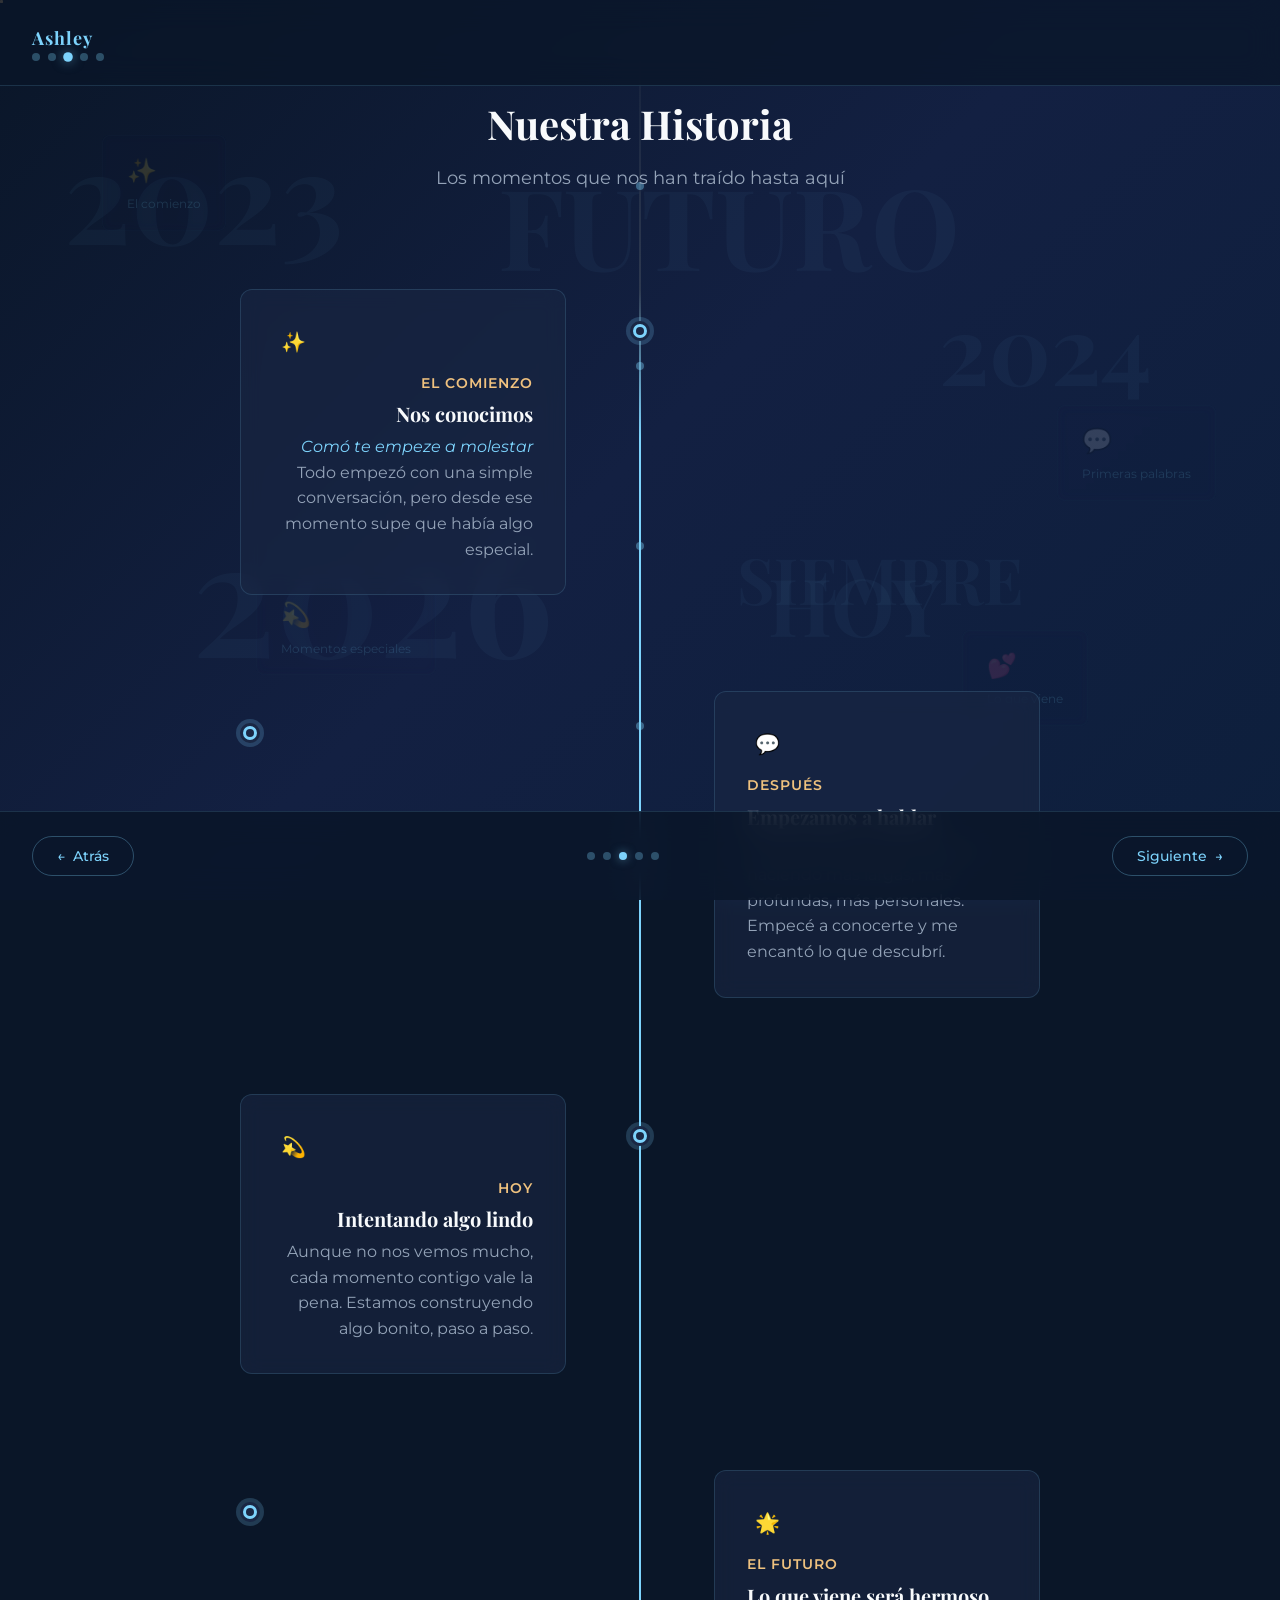
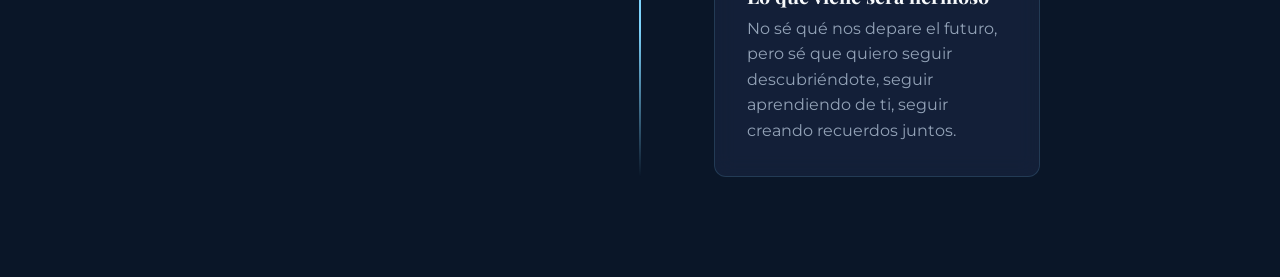
==== commit 438cdf49: "Cambiar año 2025 a 2026 en fondos de historia" ====
--- a/historia.html
+++ b/historia.html
@@ -18,8 +18,8 @@
 <body class="page-timeline">
   <!-- Floating Timeline Background -->
   <div class="timeline-bg">
-    <div class="timeline-float-year">2022</div>
     <div class="timeline-float-year">2023</div>
+    <div class="timeline-float-year">2024</div>
     <div class="timeline-float-year">2026</div>
     <div class="timeline-float-year">HOY</div>
     <div class="timeline-float-year">FUTURO</div>
